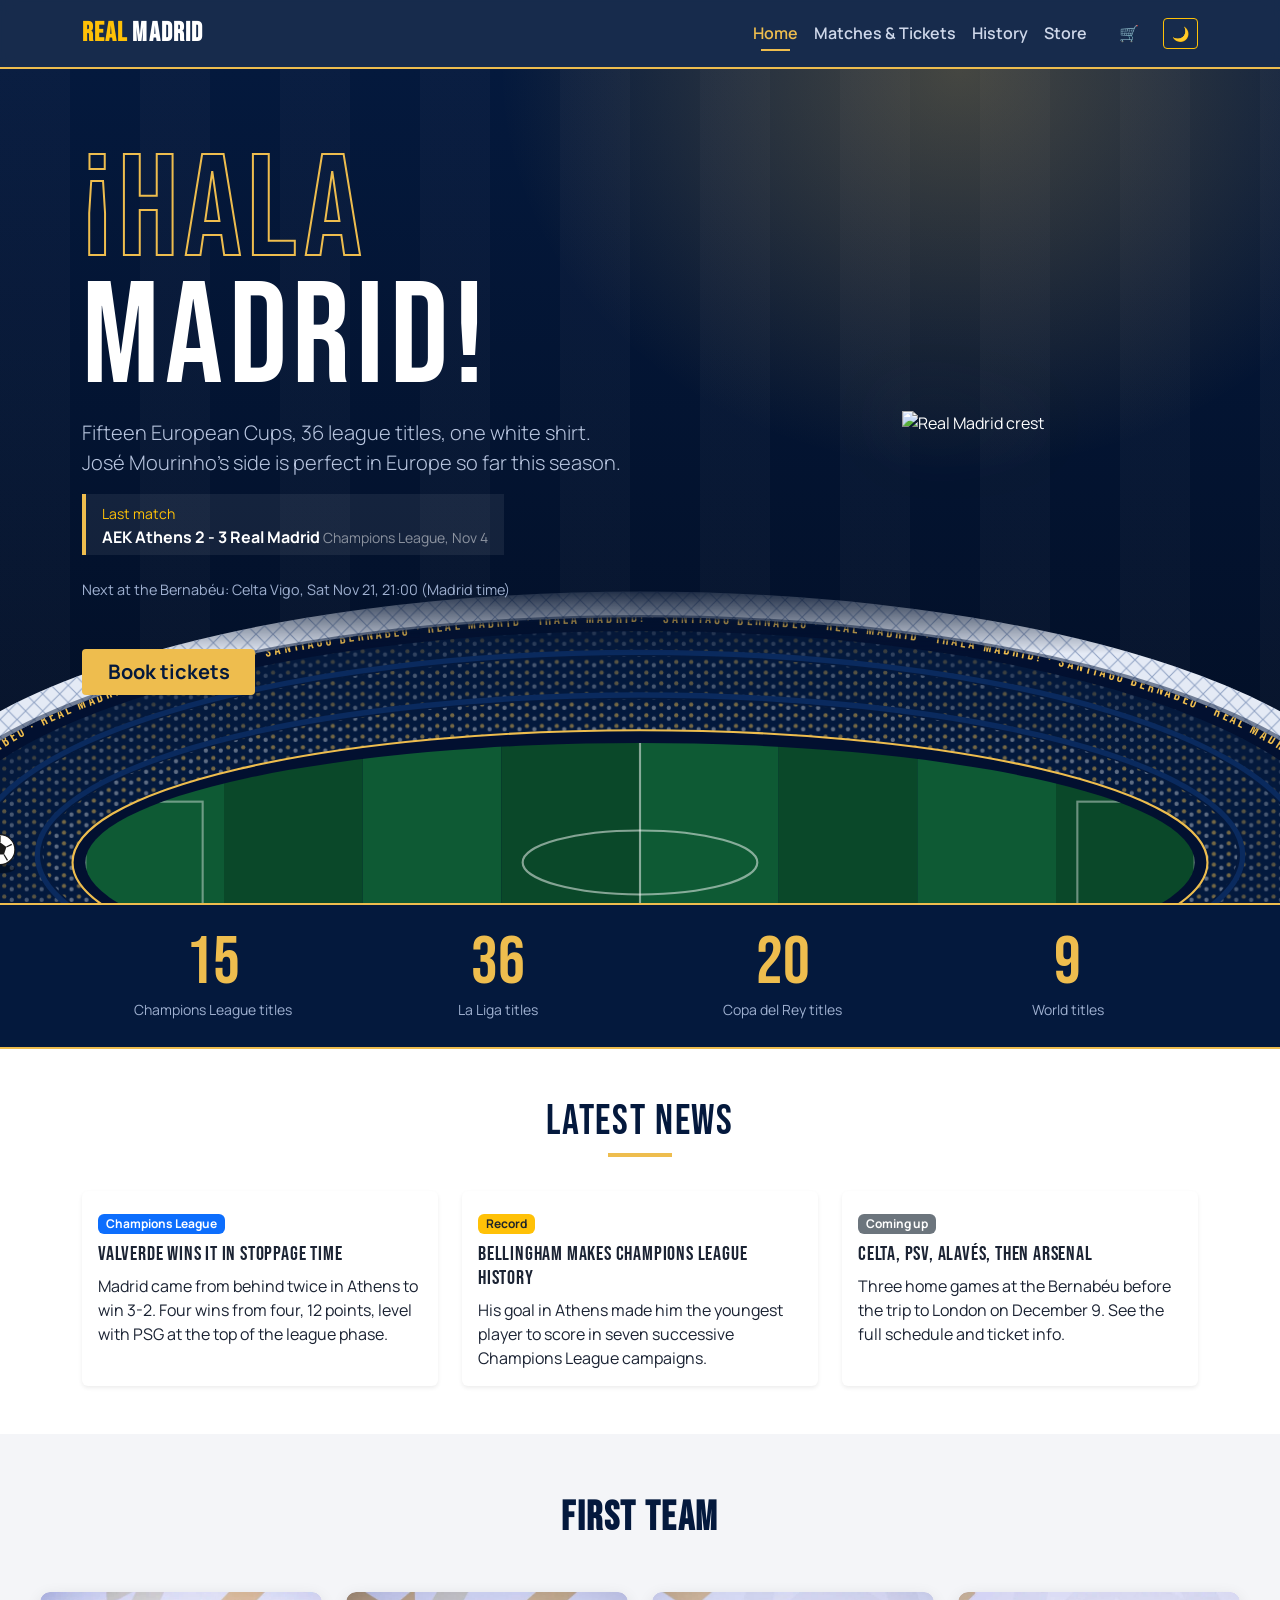
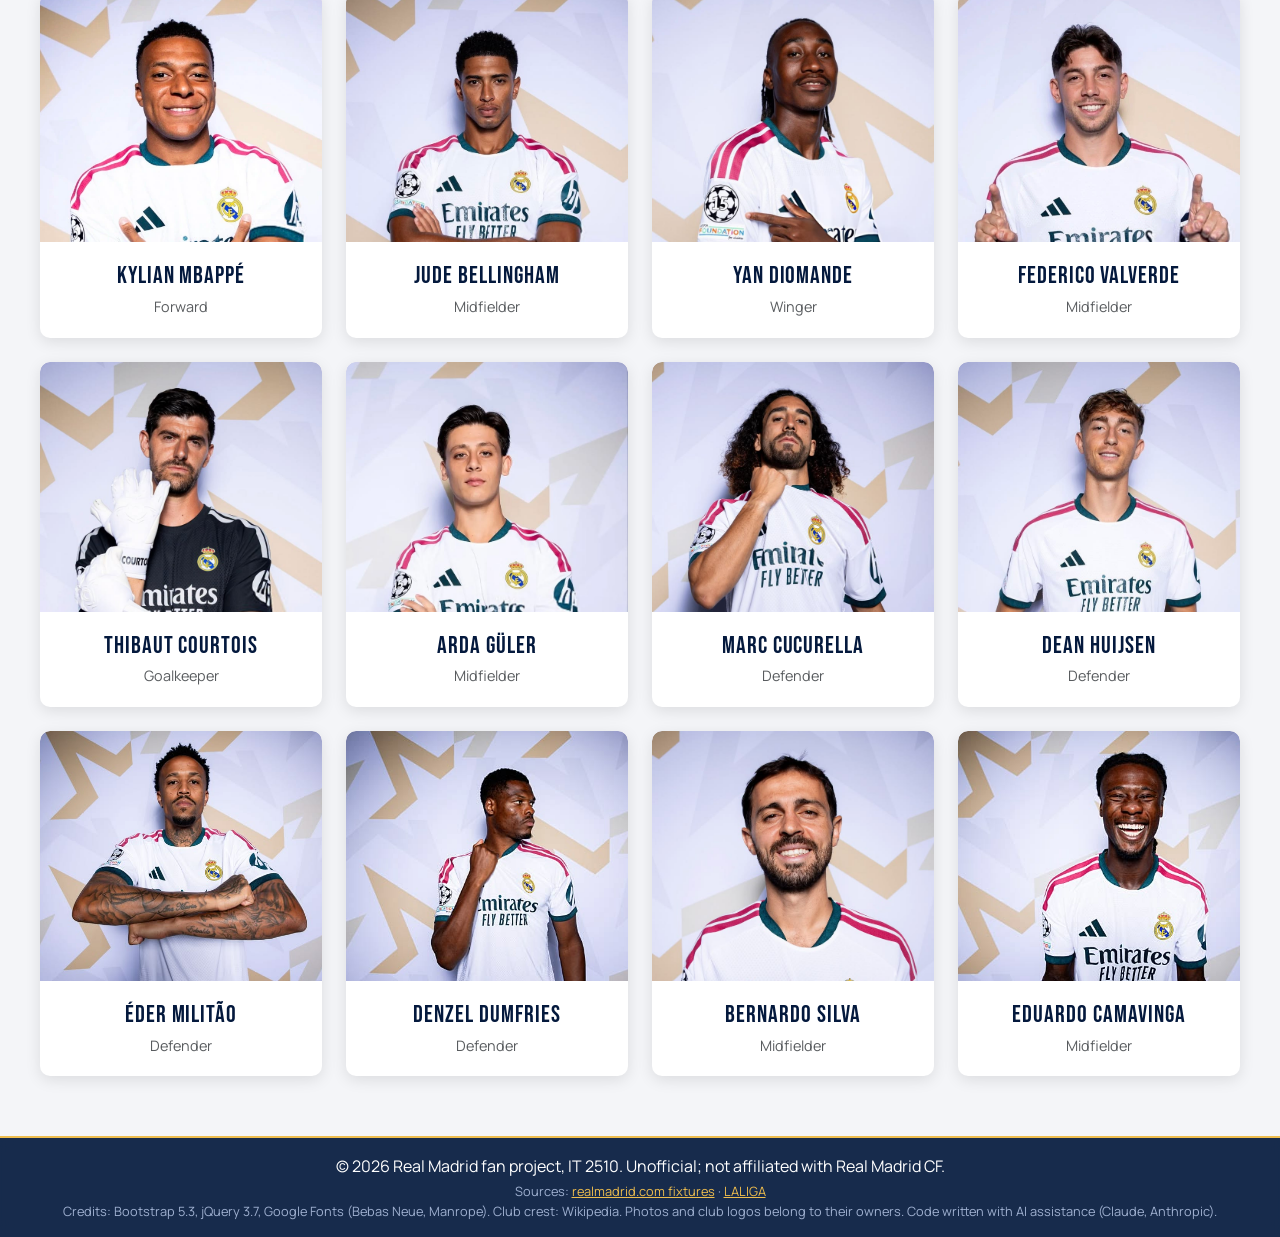
==== index.html @ 6d14be30 "Add files via upload" ====
<!DOCTYPE html>
<html lang="en">
<head>
    <meta charset="UTF-8">
    <meta name="viewport" content="width=device-width, initial-scale=1.0">
    <meta name="description" content="Real Madrid fan project: next match countdown, latest news and the first team.">
    <link rel="icon" href="data:image/svg+xml,%3Csvg xmlns='http://www.w3.org/2000/svg' viewBox='0 0 100 100'%3E%3Ccircle cx='50' cy='50' r='48' fill='%2304193d'/%3E%3Ctext x='50' y='67' font-size='54' text-anchor='middle' fill='%23eebd4e' font-family='Arial' font-weight='bold'%3ER%3C/text%3E%3C/svg%3E">
    <script>
    // Apply the saved theme before the page is painted (no white flash)
    try { document.documentElement.setAttribute('data-bs-theme', localStorage.getItem('rmTheme') === 'dark' ? 'dark' : 'light'); } catch (e) {}
    </script>
    <title>Home - Real Madrid</title>
    <link href="https://cdn.jsdelivr.net/npm/bootstrap@5.3.2/dist/css/bootstrap.min.css" rel="stylesheet">
    <link href="https://fonts.googleapis.com/css2?family=Bebas+Neue&family=Manrope:wght@400;600;800&display=swap" rel="stylesheet">
    <link rel="stylesheet" href="css/style.css">
    <link rel="stylesheet" href="css/theme.css">
</head>
<body>
    <header>
    <nav class="navbar navbar-expand-lg navbar-dark rm-navbar sticky-top">
        <div class="container">
            <a class="navbar-brand fw-bold text-uppercase" href="index.html">
                <span class="text-warning">Real</span> Madrid
            </a>
            <button class="navbar-toggler" type="button" data-bs-toggle="collapse" data-bs-target="#navbarNav" aria-controls="navbarNav" aria-expanded="false" aria-label="Toggle navigation">
                <span class="navbar-toggler-icon"></span>
            </button>
            <div class="collapse navbar-collapse" id="navbarNav">
                <ul class="navbar-nav ms-auto align-items-center">
                    <li class="nav-item"><a class="nav-link active" aria-current="page" href="index.html">Home</a></li>
                    <li class="nav-item"><a class="nav-link" href="matches.html">Matches &amp; Tickets</a></li>
                    <li class="nav-item"><a class="nav-link" href="history.html">History</a></li>
                    <li class="nav-item"><a class="nav-link" href="store.html">Store</a></li>
                    <li class="nav-item ms-lg-3 mt-2 mt-lg-0">
                        <a href="store.html" class="nav-link position-relative px-2 text-decoration-none" title="Shopping cart" aria-label="Shopping cart">
                            🛒
                            <span id="globalCartCount" class="position-absolute top-0 start-100 translate-middle badge rounded-pill bg-danger" style="font-size: 0.65rem; display: none;">0</span>
                        </a>
                    </li>
                    <li class="nav-item ms-lg-3 mt-2 mt-lg-0">
                        <button id="themeToggle" class="btn btn-outline-warning btn-sm" aria-label="Switch to dark mode" aria-pressed="false">
                            <span id="themeIcon" aria-hidden="true">🌙</span>
                        </button>
                    </li>
                </ul>
            </div>
        </div>
    </nav>
    </header>

<main class="content-wrapper">
        <section id="hero" class="hero-night">
            <div class="stadium-photo" aria-hidden="true"></div>
            <div class="stadium" aria-hidden="true"><svg viewBox="0 0 1200 300" preserveAspectRatio="xMidYMax slice"><defs><pattern id="crowd" width="14" height="10" patternUnits="userSpaceOnUse"><circle cx="4" cy="4" r="2" fill="#eebd4e" opacity=".6"/><circle cx="11" cy="7" r="2" fill="#fff" opacity=".45"/></pattern><pattern id="truss" width="16" height="16" patternUnits="userSpaceOnUse"><path d="M0 0L16 16M16 0L0 16" stroke="#7d92b8" stroke-width="1"/></pattern><clipPath id="pitchClip"><ellipse cx="600" cy="262" rx="520" ry="112"/></clipPath><path id="ledPath" d="M-72 255A672 218 0 0 1 1272 255"/></defs><ellipse cx="600" cy="255" rx="700" ry="235" fill="#04193d"/><g class="crowd"><ellipse cx="600" cy="255" rx="690" ry="226" fill="url(#crowd)"/></g><ellipse cx="600" cy="255" rx="690" ry="226" fill="#04193d" opacity=".6"/><ellipse cx="600" cy="255" rx="625" ry="190" fill="#04193d" stroke="#0a2a5e" stroke-width="5"/><g class="crowd"><ellipse cx="600" cy="255" rx="620" ry="186" fill="url(#crowd)"/></g><ellipse cx="600" cy="255" rx="620" ry="186" fill="#04193d" opacity=".4"/><ellipse cx="600" cy="255" rx="565" ry="150" fill="#04193d" stroke="#0a2a5e" stroke-width="5"/><g class="crowd"><ellipse cx="600" cy="255" rx="560" ry="146" fill="url(#crowd)"/></g><ellipse cx="600" cy="255" rx="560" ry="146" fill="#04193d" opacity=".2"/><ellipse cx="600" cy="262" rx="532" ry="124" fill="#021030" stroke="#eebd4e" stroke-width="2"/><g clip-path="url(#pitchClip)"><rect x="80" y="140" width="130" height="170" fill="#0e5a34"/><rect x="210" y="140" width="130" height="170" fill="#0a4829"/><rect x="340" y="140" width="130" height="170" fill="#0e5a34"/><rect x="470" y="140" width="130" height="170" fill="#0a4829"/><rect x="600" y="140" width="130" height="170" fill="#0e5a34"/><rect x="730" y="140" width="130" height="170" fill="#0a4829"/><rect x="860" y="140" width="130" height="170" fill="#0e5a34"/><rect x="990" y="140" width="130" height="170" fill="#0a4829"/><line x1="600" y1="140" x2="600" y2="300" stroke="#fff" stroke-opacity=".5" stroke-width="2"/><ellipse cx="600" cy="262" rx="110" ry="30" fill="none" stroke="#fff" stroke-opacity=".5" stroke-width="2"/><rect x="80" y="205" width="110" height="110" fill="none" stroke="#fff" stroke-opacity=".4" stroke-width="2"/><rect x="1010" y="205" width="110" height="110" fill="none" stroke="#fff" stroke-opacity=".4" stroke-width="2"/></g><ellipse cx="600" cy="255" rx="672" ry="218" fill="none" stroke="#021030" stroke-width="16"/><text class="led" font-size="14" fill="#eebd4e" font-family="Bebas Neue,sans-serif" letter-spacing="3"><textPath href="#ledPath" startOffset="20">SANTIAGO BERNABÉU · REAL MADRID · ¡HALA MADRID! · SANTIAGO BERNABÉU · REAL MADRID · ¡HALA MADRID! · SANTIAGO BERNABÉU · REAL MADRID · ¡HALA MADRID! · SANTIAGO BERNABÉU · REAL MADRID · ¡HALA MADRID! · </textPath></text><ellipse cx="600" cy="255" rx="700" ry="235" fill="none" stroke="#e4eaf5" stroke-width="24"/><ellipse cx="600" cy="255" rx="700" ry="235" fill="none" stroke="url(#truss)" stroke-width="24" opacity=".8"/><ellipse cx="600" cy="255" rx="688" ry="223" fill="none" stroke="#04193d" stroke-opacity=".5" stroke-width="4"/><g class="ball-run"><ellipse class="ball-shadow" cx="0" cy="268" rx="14" ry="4" fill="#000" opacity=".35"/><g class="ball-bounce"><g class="ball-spin"><circle cx="0" cy="250" r="14" fill="#fff" stroke="#1a1a1a" stroke-width="1.2"/><polygon points="0,243 6,247.5 3.7,254.5 -3.7,254.5 -6,247.5" fill="#1a1a1a"/><path d="M0 243V237M6 247.5L11 245M3.7 254.5L7 260M-3.7 254.5L-7 260M-6 247.5L-11 245" stroke="#1a1a1a" stroke-width="1.2"/></g></g></g></svg></div>
            <div class="container">
                <div class="row align-items-center">
                    <div class="col-12 col-md-7 text-center text-md-start">
                        <h1 class="hero-title">¡Hala<span>Madrid!</span></h1>
                        <p class="lead mt-3">Fifteen European Cups, 36 league titles, one white shirt. José Mourinho’s side is perfect in Europe so far this season.</p>
                        <div class="last-match"><small class="text-warning">Last match</small><br><strong>AEK Athens 2 - 3 Real Madrid</strong> <small class="text-white-50">Champions League, Nov 4</small></div>
                        <p class="next-label">Next at the Bernabéu: Celta Vigo, Sat Nov 21, 21:00 (Madrid time)</p>
                        <div class="countdown" data-countdown="2026-11-21T21:00:00+01:00" aria-live="off"></div>
                        <a href="matches.html" class="btn btn-warning btn-lg">Book tickets</a>
                    </div>
                    <div class="col-md-5 d-none d-md-block text-center">
                        <img src="https://upload.wikimedia.org/wikipedia/ru/thumb/8/8a/FC_Real_Madrid_Logo.svg/500px-FC_Real_Madrid_Logo.svg.png" alt="Real Madrid crest" class="img-fluid crest" style="max-height:340px">
                    </div>
                </div>
            </div>
        </section>

        <section class="stats-strip"><div class="container"><h2 class="visually-hidden">The club in numbers</h2><div class="row row-cols-2 row-cols-md-4">
            <div class="col stat"><b data-count="15">15</b><small>Champions League titles</small></div>
            <div class="col stat"><b data-count="36">36</b><small>La Liga titles</small></div>
            <div class="col stat"><b data-count="20">20</b><small>Copa del Rey titles</small></div>
            <div class="col stat"><b data-count="9">9</b><small>World titles</small></div>
        </div></div></section>

        <section id="news" class="bg-light py-5">
            <div class="container">
                <h2 class="text-center mb-4 rm-title">Latest News</h2>
                <div class="row g-4">
                    <div class="col-12 col-md-6 col-lg-4"><div class="card h-100 shadow-sm border-0 store-card"><div class="card-body">
                        <span class="badge bg-primary mb-2">Champions League</span><h3 class="h5 card-title">Valverde wins it in stoppage time</h3>
                        <p class="card-text">Madrid came from behind twice in Athens to win 3-2. Four wins from four, 12 points, level with PSG at the top of the league phase.</p></div></div></div>
                    <div class="col-12 col-md-6 col-lg-4"><div class="card h-100 shadow-sm border-0 store-card"><div class="card-body">
                        <span class="badge bg-warning text-dark mb-2">Record</span><h3 class="h5 card-title">Bellingham makes Champions League history</h3>
                        <p class="card-text">His goal in Athens made him the youngest player to score in seven successive Champions League campaigns.</p></div></div></div>
                    <div class="col-12 col-md-6 col-lg-4"><div class="card h-100 shadow-sm border-0 store-card"><div class="card-body">
                        <span class="badge bg-secondary mb-2">Coming up</span><h3 class="h5 card-title">Celta, PSV, Alavés, then Arsenal</h3>
                        <p class="card-text">Three home games at the Bernabéu before the trip to London on December 9. See the full schedule and ticket info.</p></div></div></div>
                </div>
            </div>
        </section>

        <section id="squad" class="custom-squad-section">
            <div class="custom-container">
                <h2 class="custom-heading">First Team</h2>
                <div class="custom-grid">
<div class="player-card" tabindex="0"><div class="player-photo"><span class="shirt-no" aria-hidden="true">10</span><img src="images/players/mbappe.jpg" alt="Kylian Mbappé" loading="lazy" data-fallback></div>
                        <div class="player-info"><h3 class="player-name">Kylian Mbappé</h3><p class="player-role">Forward</p></div>
                        <div class="player-stats"><p class="px-3 text-center">Equalised in Athens on Nov 4</p></div></div>
<div class="player-card" tabindex="0"><div class="player-photo"><span class="shirt-no" aria-hidden="true">5</span><img src="images/players/bellingham.jpg" alt="Jude Bellingham" loading="lazy" data-fallback></div>
                        <div class="player-info"><h3 class="player-name">Jude Bellingham</h3><p class="player-role">Midfielder</p></div>
                        <div class="player-stats"><p class="px-3 text-center">Youngest to score in 7 straight UCL seasons</p></div></div>
<div class="player-card" tabindex="0"><div class="player-photo"><span class="shirt-no" aria-hidden="true">YD</span><img src="images/players/diomande.jpg" alt="Yan Diomande" loading="lazy" data-fallback></div>
                        <div class="player-info"><h3 class="player-name">Yan Diomande</h3><p class="player-role">Winger</p></div>
                        <div class="player-stats"><p class="px-3 text-center">Summer 2026 signing from RB Leipzig</p></div></div>
<div class="player-card" tabindex="0"><div class="player-photo"><span class="shirt-no" aria-hidden="true">8</span><img src="images/players/valverde.jpg" alt="Federico Valverde" loading="lazy" data-fallback></div>
                        <div class="player-info"><h3 class="player-name">Federico Valverde</h3><p class="player-role">Midfielder</p></div>
                        <div class="player-stats"><p class="px-3 text-center">92nd-minute winner at AEK Athens</p></div></div>
<div class="player-card" tabindex="0"><div class="player-photo"><span class="shirt-no" aria-hidden="true">1</span><img src="images/players/courtois.jpg" alt="Thibaut Courtois" loading="lazy" data-fallback></div>
                        <div class="player-info"><h3 class="player-name">Thibaut Courtois</h3><p class="player-role">Goalkeeper</p></div>
                        <div class="player-stats"><p class="px-3 text-center">The wall of the Bernabéu</p></div></div>
<div class="player-card" tabindex="0"><div class="player-photo"><span class="shirt-no" aria-hidden="true">15</span><img src="images/players/guler.jpg" alt="Arda Güler" loading="lazy" data-fallback></div>
                        <div class="player-info"><h3 class="player-name">Arda Güler</h3><p class="player-role">Midfielder</p></div>
                        <div class="player-stats"><p class="px-3 text-center">Our young magician</p></div></div>
<div class="player-card" tabindex="0"><div class="player-photo"><span class="shirt-no" aria-hidden="true">17</span><img src="images/players/cucurella.jpg" alt="Marc Cucurella" loading="lazy" data-fallback></div>
                        <div class="player-info"><h3 class="player-name">Marc Cucurella</h3><p class="player-role">Defender</p></div>
                        <div class="player-stats"><p class="px-3 text-center">Our tireless engine</p></div></div>
<div class="player-card" tabindex="0"><div class="player-photo"><span class="shirt-no" aria-hidden="true">4</span><img src="images/players/huijsen.jpg" alt="Dean Huijsen" loading="lazy" data-fallback></div>
                        <div class="player-info"><h3 class="player-name">Dean Huijsen</h3><p class="player-role">Defender</p></div>
                        <div class="player-stats"><p class="px-3 text-center">The defensive prodigy</p></div></div>
<div class="player-card" tabindex="0"><div class="player-photo"><span class="shirt-no" aria-hidden="true">3</span><img src="images/players/militao.jpg" alt="Éder Militão" loading="lazy" data-fallback></div>
                        <div class="player-info"><h3 class="player-name">Éder Militão</h3><p class="player-role">Defender</p></div>
                        <div class="player-stats"><p class="px-3 text-center">The aerial warrior</p></div></div>
<div class="player-card" tabindex="0"><div class="player-photo"><span class="shirt-no" aria-hidden="true">24</span><img src="images/players/dumfries.jpg" alt="Denzel Dumfries" loading="lazy" data-fallback></div>
                        <div class="player-info"><h3 class="player-name">Denzel Dumfries</h3><p class="player-role">Defender</p></div>
                        <div class="player-stats"><p class="px-3 text-center">The Flying Dutchman</p></div></div>
<div class="player-card" tabindex="0"><div class="player-photo"><span class="shirt-no" aria-hidden="true">20</span><img src="images/players/bernardo.jpg" alt="Bernardo Silva" loading="lazy" data-fallback></div>
                        <div class="player-info"><h3 class="player-name">Bernardo Silva</h3><p class="player-role">Midfielder</p></div>
                        <div class="player-stats"><p class="px-3 text-center">The Pocket Magician</p></div></div>
<div class="player-card" tabindex="0"><div class="player-photo"><span class="shirt-no" aria-hidden="true">6</span><img src="images/players/camavinga.jpg" alt="Eduardo Camavinga" loading="lazy" data-fallback></div>
                        <div class="player-info"><h3 class="player-name">Eduardo Camavinga</h3><p class="player-role">Midfielder</p></div>
                        <div class="player-stats"><p class="px-3 text-center">The French Maestro</p></div></div>
                </div>
            </div>
        </section>
    </main>

    <footer class="rm-navbar text-white text-center py-3 mt-auto">
        <p class="mb-1">© 2026 Real Madrid fan project, IT 2510. Unofficial; not affiliated with Real Madrid CF.</p>
        <p class="src mb-0">Sources: <a href="https://www.realmadrid.com">realmadrid.com fixtures</a> · <a href="https://www.laliga.com">LALIGA</a></p>
        <p class="src mb-0">Credits: Bootstrap 5.3, jQuery 3.7, Google Fonts (Bebas Neue, Manrope). Club crest: Wikipedia. Photos and club logos belong to their owners. Code written with AI assistance (Claude, Anthropic).</p>
    </footer>

    <script src="https://code.jquery.com/jquery-3.7.1.min.js"></script>
    <script src="https://cdn.jsdelivr.net/npm/bootstrap@5.3.2/dist/js/bootstrap.bundle.min.js"></script>
    <script src="js/theme.js"></script>
    <script src="js/main.js"></script>
</body>
</html>
---- css/style.css ----
/* Club colors and theme variables */
:root {
    --rm-blue: #04193d;
    --rm-gold: #eebd4e;
    --rm-white: #ffffff;

    /* Light theme */
    --bg-color: #f4f5f8;
    --text-color: #1b2333;
    --card-bg: #ffffff;
    --card-border: #e3e6ee;
    --title: #04193d;
}

/* Dark theme (set on <html> together with Bootstrap's data-bs-theme) */
:root[data-bs-theme="dark"] {
    --bg-color: #121212;
    --text-color: #e4eaf5;
    --card-bg: #1e1e1e;
    --card-border: #333333;
    --title: #eebd4e;
}

/* Apply the variables to the main elements */
body {
    background-color: var(--bg-color);
    color: var(--text-color);
    transition: background-color 0.3s, color 0.3s;
    font-family: 'Segoe UI', Tahoma, Geneva, Verdana, sans-serif;
    display: flex;
    flex-direction: column;
    min-height: 100vh;
}

/* Cards, sections and forms follow the theme too */
.card, .fact-box, .era-section, #ticketForm, .bg-light, .bg-white {
    background-color: var(--card-bg) !important;
    border-color: var(--card-border) !important;
    color: var(--text-color) !important;
}

main, .content-wrapper {
    flex: 1;
}

/* Bootstrap components in club colors */
.rm-navbar {
    background-color: var(--rm-blue);
}

.rm-title {
    color: var(--title);
    font-weight: 700;
    text-transform: uppercase;
}

.btn-warning {
    background-color: var(--rm-gold);
    border: none;
}
.btn-warning:hover {
    background-color: #d1a33a;
}

/* First team section */
.custom-squad-section {
    padding: 60px 20px;
    background-color: var(--bg-color);
}
.custom-container {
    max-width: 1200px;
    margin: 0 auto;
}
.custom-heading {
    text-align: center;
    font-size: 2rem;
    color: var(--title);
    margin-bottom: 30px;
    text-transform: uppercase;
    font-weight: bold;
}
.custom-grid {
    display: grid;
    grid-template-columns: 1fr;
    gap: 20px;
}
.player-card {
    background-color: var(--card-bg);
    border-radius: 10px;
    overflow: hidden;
    position: relative;
    box-shadow: 0 4px 15px rgba(0,0,0,0.1);
    transition: transform 0.3s ease;
    isolation: isolate; 
}
.player-info {
    padding: 20px;
    text-align: center;
}
.player-name {
    font-size: 1.2rem;
    margin: 0 0 5px 0;
    color: var(--title);
}
.player-role {
    color: var(--bs-secondary-color);
    margin: 0;
    font-size: 0.9rem;
}
.player-stats {
    position: absolute;
    top: 0;
    left: 0;
    width: 100%;
    height: 250px;
    background-color: rgba(4, 25, 61, 0.9);
    color: var(--rm-gold);
    display: flex;
    flex-direction: column;
    justify-content: center;
    align-items: center;
    opacity: 0;
    transition: opacity 0.3s ease;
}
.player-card:hover .player-stats {
    opacity: 1;
}
.player-photo {
    position: relative;
    height: 250px;
    background-color: #212529;
    display: flex;
    align-items: center;
    justify-content: center;
    overflow: hidden;
    border-top-left-radius: 10px; 
    border-top-right-radius: 10px;
}
.player-photo img {
    position: absolute;
    top: 0;
    left: 0;
    width: 100%;
    height: 100%;
    object-fit: cover;
    object-position: bottom center; 
}
@media (min-width: 768px) {
    .custom-grid { grid-template-columns: repeat(2, 1fr); gap: 30px; }
    .player-name { font-size: 1.5rem; }
}
@media (min-width: 1280px) {
    .custom-grid { grid-template-columns: repeat(3, 1fr); gap: 40px; }
    .custom-heading { font-size: 2.5rem; margin-bottom: 50px; }
}

.rm-table-header {
    background-color: var(--rm-blue);
    border-color: var(--title);
}
.form-label.fw-bold {
    color: var(--title);
}

/* JQuery Effects / Hover states */
.store-card {
    transition: transform 0.2s, box-shadow 0.2s;
}
.store-card:hover {
    transform: translateY(-5px);
    box-shadow: 0 10px 20px rgba(0,0,0,0.15) !important;
}
#backToTop {
    display: none;
    position: fixed;
    bottom: 20px;
    right: 20px;
    z-index: 99;
}

/* Image bounding box fixes for History page */
.era-img-wrapper {
    width: 100%;
    border-radius: 8px;
    overflow: hidden;
    margin-bottom: 1.2rem;
    box-shadow: 0 4px 10px rgba(0,0,0,0.08);
}

.era-img-wrapper img.era-photo {
    width: 100%;
    height: auto;
    max-height: 450px;
    object-fit: cover; 
    object-position: top center; /* Focuses on faces if cropped */
    display: block;
    background-color: transparent !important;
}

/* NEW FACT CARD (Replaces fact-box) */
.fact-card {
    position: relative;
    border-radius: 12px;
    overflow: hidden;
    min-height: 220px;
    display: flex;
    flex-direction: column;
    justify-content: flex-end;
    transition: transform 0.3s ease, box-shadow 0.3s ease;
    border-bottom: 4px solid var(--gold);
    background-color: var(--ink); /* Fallback if no image */
}

.fact-card:hover {
    transform: translateY(-5px);
    box-shadow: 0 10px 25px rgba(0,0,0,0.2);
}

.fact-card-bg {
    position: absolute;
    top: 0;
    left: 0;
    width: 100%;
    height: 100%;
    object-fit: cover;
    z-index: 0;
    background-color: var(--ink);
}

.fact-card-overlay {
    position: absolute;
    top: 0;
    left: 0;
    width: 100%;
    height: 100%;
    background: linear-gradient(to top, rgba(4, 25, 61, 0.95) 15%, rgba(4, 25, 61, 0.4) 60%, transparent 100%);
    z-index: 1;
}

.fact-card-content {
    position: relative;
    z-index: 2;
    padding: 20px;
}
---- css/theme.css ----
/* Bernabéu night theme — loaded after style.css */
:root{--ink:#04193d;--ink2:#0a2a5e;--gold:#eebd4e;--line:rgba(238,189,78,.35)}
body{font-family:'Manrope','Segoe UI',sans-serif;background:var(--bg-color, #f4f5f8);color:var(--text-color, #1b2333)}
h1,h2,h3,.display-4,.rm-title,.navbar-brand{font-family:'Bebas Neue','Oswald',Impact,sans-serif;letter-spacing:.04em;font-weight:400}
.rm-title{font-size:2.6rem;color:var(--title);text-transform:none;font-weight:400;position:relative;padding-bottom:.6rem}
.rm-title::after{content:"";display:block;width:64px;height:4px;background:var(--gold);margin:.4rem auto 0}
.navbar-brand{font-size:1.7rem}
.rm-navbar{background:rgba(4,25,61,.92)!important;backdrop-filter:blur(8px);border-bottom:2px solid var(--gold)}
.rm-navbar .nav-link{color:#cfd8ea;font-weight:600;padding:.5rem 1rem;position:relative}
.rm-navbar .nav-link.active,.rm-navbar .nav-link:hover{color:var(--gold)}
.rm-navbar .nav-link.active::after{content:"";position:absolute;left:1rem;right:1rem;bottom:2px;height:2px;background:var(--gold)}

/* Hero: stadium floodlights + pitch stripes */
.hero-night{position:relative;overflow:hidden;color:#fff;padding:5rem 0 4.5rem;
background:radial-gradient(ellipse 60% 80% at 75% 0%,rgba(238,189,78,.28),transparent 60%),
repeating-linear-gradient(90deg,rgba(255,255,255,.025) 0 70px,transparent 70px 140px),
linear-gradient(180deg,#04193d,#020d22)}
.hero-night::after{content:"";position:absolute;left:50%;bottom:-180px;width:360px;height:360px;margin-left:-180px;border:2px solid var(--line);border-radius:50%;pointer-events:none}
.hero-title{font-size:clamp(4rem,12vw,9rem);line-height:.88;margin:0;color:transparent;-webkit-text-stroke:2px var(--gold)}
.hero-title span{display:block;color:#fff;-webkit-text-stroke:0}
.hero-night .lead{color:#b9c6e0;max-width:34rem}
.crest{filter:drop-shadow(0 0 40px rgba(238,189,78,.45));animation:float 6s ease-in-out infinite}
@keyframes float{50%{transform:translateY(-12px)}}
.countdown{display:flex;gap:.75rem;margin:1.5rem 0}
.countdown div{min-width:78px;text-align:center;padding:.6rem .4rem;border:1px solid var(--line);border-radius:6px;background:rgba(255,255,255,.05)}
.countdown b{display:block;font:400 2.4rem/1 'Bebas Neue',sans-serif;color:var(--gold)}
.countdown small{color:#9fb0d0;font-size:.75rem}
.next-label{color:#9fb0d0;font-size:.9rem;margin:0}
.last-match{display:inline-block;border-left:4px solid var(--gold);padding:.4rem 1rem;background:rgba(255,255,255,.07);margin-bottom:1.5rem}
.btn-warning{color:#04193d!important;font-weight:700;border-radius:4px;padding-inline:1.6rem}
.btn-warning:hover{background:#fff!important}

/* Cards, tables, forms */
.store-card{border-radius:6px!important;border-top:3px solid transparent!important}
.store-card:hover{border-top-color:var(--gold)!important}
.rm-table-header th{font-family:'Bebas Neue',sans-serif;font-weight:400;letter-spacing:.06em;font-size:1.15rem}
.form-control:focus,.form-select:focus{border-color:var(--gold);box-shadow:0 0 0 .2rem rgba(238,189,78,.3)}
.era-section{border-left:4px solid var(--gold)!important;background:var(--card-bg)!important}
.carousel-inner{background:linear-gradient(135deg,#04193d,#0a2a5e)!important}
.player-name{font-family:'Bebas Neue',sans-serif;letter-spacing:.04em;font-weight:400}
footer.rm-navbar{border-top:2px solid var(--gold);border-bottom:0}
.cart-bounce{animation:pop .35s}
@keyframes pop{50%{transform:scale(1.04)}}
a:focus-visible,button:focus-visible{outline:3px solid var(--gold);outline-offset:2px}
@media (prefers-reduced-motion:reduce){*{animation:none!important;transition:none!important}}

/* Real-data additions */
.shirt-no{position:absolute;inset:0;display:flex;align-items:center;justify-content:center;font:400 9rem/1 'Bebas Neue',sans-serif;color:transparent;-webkit-text-stroke:2px var(--gold);background:linear-gradient(160deg,#0a2a5e,#04193d)}
.custom-grid{grid-template-columns:repeat(auto-fit,minmax(230px,1fr))!important;gap:24px!important}
.player-info .small{color:var(--bs-secondary-color)}
.badge-home{background:var(--ink);color:var(--gold)}
.badge-away{background:#e9ecf2;color:#333}
.src{font-size:.8rem;color:#9fb0d0}.src a{color:var(--gold)}
.fact-box{border-left:4px solid var(--gold);background:var(--card-bg);padding:1rem 1.25rem}
.stat-big{font:400 4.5rem/1 'Bebas Neue',sans-serif;color:var(--gold)}

.player-stats{height:250px;z-index:2}
.product-img{position:relative;height:210px;display:flex;align-items:center;justify-content:center;font-size:5rem;border:1px solid var(--card-border);border-radius:6px;overflow:hidden}
.product-img img{position:absolute;inset:0;width:100%;height:100%;object-fit:contain;padding:8px;background:inherit}

/* Wow layer */
.hero-title{animation:rise .9s cubic-bezier(.2,.8,.2,1) both}
.hero-title span{animation:rise .9s .15s cubic-bezier(.2,.8,.2,1) both}
.hero-night .lead,.hero-night .last-match{animation:rise .8s .35s both}
.hero-night .countdown,.hero-night .next-label,.hero-night .btn{animation:rise .8s .5s both}
@keyframes rise{from{opacity:0;transform:translateY(36px)}}
.stats-strip{background:var(--ink);border-top:2px solid var(--gold);border-bottom:2px solid var(--gold);color:#fff}
.stats-strip .stat{padding:1.6rem 1rem;text-align:center}
.stats-strip .stat b{font:400 4.2rem/1 'Bebas Neue',sans-serif;color:var(--gold);display:block}
.stats-strip small{color:#9fb0d0}
.player-card{transition:transform .3s,box-shadow .3s}
.player-card:hover{transform:translateY(-8px);box-shadow:0 14px 30px rgba(4,25,61,.35),0 0 0 2px var(--gold)}
.filter-btn{border:1px solid var(--title);background:var(--card-bg);color:var(--title);font-weight:700;border-radius:999px;padding:.35rem 1.1rem;margin:0 .2rem .5rem}
.filter-btn.active,.filter-btn:hover{background:var(--ink);color:var(--gold)}
#matchInfo{display:none;border-left:4px solid var(--gold);background:var(--bg-color);padding:.6rem .9rem;margin-top:.6rem;font-size:.9rem}
.rm-toast{display:none;position:fixed;left:20px;bottom:20px;z-index:100;background:var(--ink);color:#fff;border-left:4px solid var(--gold);padding:.8rem 1.2rem;border-radius:4px;box-shadow:0 8px 24px rgba(0,0,0,.3)}

/* Stadium scene */
.hero-night{padding-bottom:13rem}
.hero-night::after{display:none}
.hero-night>.container{position:relative;z-index:2}
.stadium{position:absolute;left:0;right:0;bottom:0;z-index:1;line-height:0}
.stadium svg{width:100%;height:auto;min-height:150px;display:block}
.crowd{animation:twinkle 3s ease-in-out infinite alternate}
@keyframes twinkle{from{opacity:.45}to{opacity:1}}
.ball-bounce{animation:bounce .9s infinite}
@keyframes bounce{0%,100%{transform:translateY(0);animation-timing-function:cubic-bezier(.2,.6,.4,1)}50%{transform:translateY(-48px);animation-timing-function:cubic-bezier(.6,0,.8,.4)}}
.ball-shadow{animation:shade .9s infinite;transform-origin:0 268px}
@keyframes shade{0%,100%{transform:scale(1)}50%{transform:scale(.55)}}
.ball-spin{animation:spin 1s linear infinite;transform-origin:0 250px}
@keyframes spin{to{transform:rotate(360deg)}}
@media (prefers-reduced-motion:reduce){.ball-run{transform:translateX(600px)}}
/* Opponent logos */
.club{display:inline-flex;align-items:center;gap:.7rem;font-weight:700}
.club-logo{position:relative;width:42px;height:42px;flex:none}
.club-logo span{position:absolute;inset:0;border-radius:50%;display:flex;align-items:center;justify-content:center;font:400 1rem 'Bebas Neue',sans-serif;letter-spacing:.04em;color:#fff}
.club-logo img{position:absolute;inset:0;width:100%;height:100%;object-fit:contain;background:#fff;border-radius:50%;padding:3px}

/* Bernabéu details */
.stadium-photo{position:absolute;inset:0;z-index:0;opacity:0;transition:opacity 1s;
background:linear-gradient(180deg,rgba(2,13,34,.88),rgba(2,13,34,.5) 55%,rgba(2,13,34,.9)),url('../images/bernabeu.jpg') center/cover}
.has-photo .stadium-photo{opacity:1}
.era-photo,
.product-img img,
.club-logo img{object-fit:contain !important}

.era-photo{height:auto !important;max-height:440px;background:#04193d}
.product-img img{background:#fff}
.club-logo img{background:#fff}
/* Round bowl */
.stadium svg{-webkit-mask-image:linear-gradient(to bottom,transparent 0,#000 22%);mask-image:linear-gradient(to bottom,transparent 0,#000 22%)}
.led{animation:ledglow 1.6s ease-in-out infinite alternate}
@keyframes ledglow{from{opacity:.55}to{opacity:1}}
.ball-run{animation:run2 9s linear infinite}
@keyframes run2{0%{transform:translateX(130px);opacity:0}8%{opacity:1}92%{opacity:1}100%{transform:translateX(1070px);opacity:0}}
/* Light background matching the studio photos (no dark-blue bars) */
.player-photo,
.player-photo .shirt-no {
    background: #dcd8e8 !important;
}

/* Align to the head (top) so faces are not cropped */
.player-photo img {
    width: 100% !important;
    height: 100% !important;
    object-fit: cover !important;
    object-position: center top !important;
    transform: none !important;
}

/* ---------- Final fixes: accessibility, dark mode, small screens ---------- */
.countdown{flex-wrap:wrap}
.countdown .match-day{min-width:0;font:400 1.8rem 'Bebas Neue',sans-serif;color:var(--gold);padding:.5rem 1rem}
.rm-table-header th{background-color:var(--ink);color:#fff;--bs-table-bg:var(--ink)}

/* Era accordion buttons */
.era-toggle{background:none;border:0;padding:0;font:inherit;color:inherit;text-align:left;cursor:pointer}
.era-toggle:hover{text-decoration:underline;text-decoration-color:var(--gold);text-underline-offset:6px}

/* Player stats are also shown on keyboard focus */
.player-card:focus-visible{outline:3px solid var(--gold);outline-offset:2px}
.player-card:focus .player-stats,.player-card:focus-within .player-stats{opacity:1}

/* Button hover */
.btn:not(:disabled):hover{transform:translateY(-1px);box-shadow:0 4px 10px rgba(0,0,0,.18)}
.btn{transition:transform .15s,box-shadow .15s,background-color .15s}

/* Dark mode: Bootstrap dark buttons would be invisible on dark cards */
:root[data-bs-theme="dark"] .btn-outline-dark{--bs-btn-color:#e4eaf5;--bs-btn-border-color:#e4eaf5;--bs-btn-hover-bg:#e4eaf5;--bs-btn-hover-color:#04193d;--bs-btn-hover-border-color:#e4eaf5;--bs-btn-active-bg:#e4eaf5;--bs-btn-active-color:#04193d}
:root[data-bs-theme="dark"] .btn-dark{--bs-btn-bg:#e4eaf5;--bs-btn-border-color:#e4eaf5;--bs-btn-color:#04193d;--bs-btn-hover-bg:#fff;--bs-btn-hover-color:#04193d;--bs-btn-hover-border-color:#fff;--bs-btn-disabled-bg:#3a3f4b;--bs-btn-disabled-border-color:#3a3f4b;--bs-btn-disabled-color:#8892a6}
:root[data-bs-theme="dark"] .badge-away{background:#2d3340;color:#e4eaf5}

/* Trophy carousel: the photo fills the whole slide, text sits on top */
.trophy-slide{position:relative;background-size:cover;background-position:center;background-repeat:no-repeat}
.trophy-slide::before{content:"";position:absolute;inset:0;background:linear-gradient(to top,rgba(4,25,61,.92),rgba(4,25,61,.55) 55%,rgba(4,25,61,.45))}
.trophy-content{position:relative;z-index:1;min-height:420px;padding:3rem 4rem;display:flex;flex-direction:column;justify-content:center;align-items:center}
@media (max-width:575.98px){.trophy-content{padding:3rem 3rem;min-height:380px}}
/* Bootstrap dark theme turns the carousel arrows black; keep them white */
.carousel-control-prev-icon,.carousel-control-next-icon{filter:none !important}
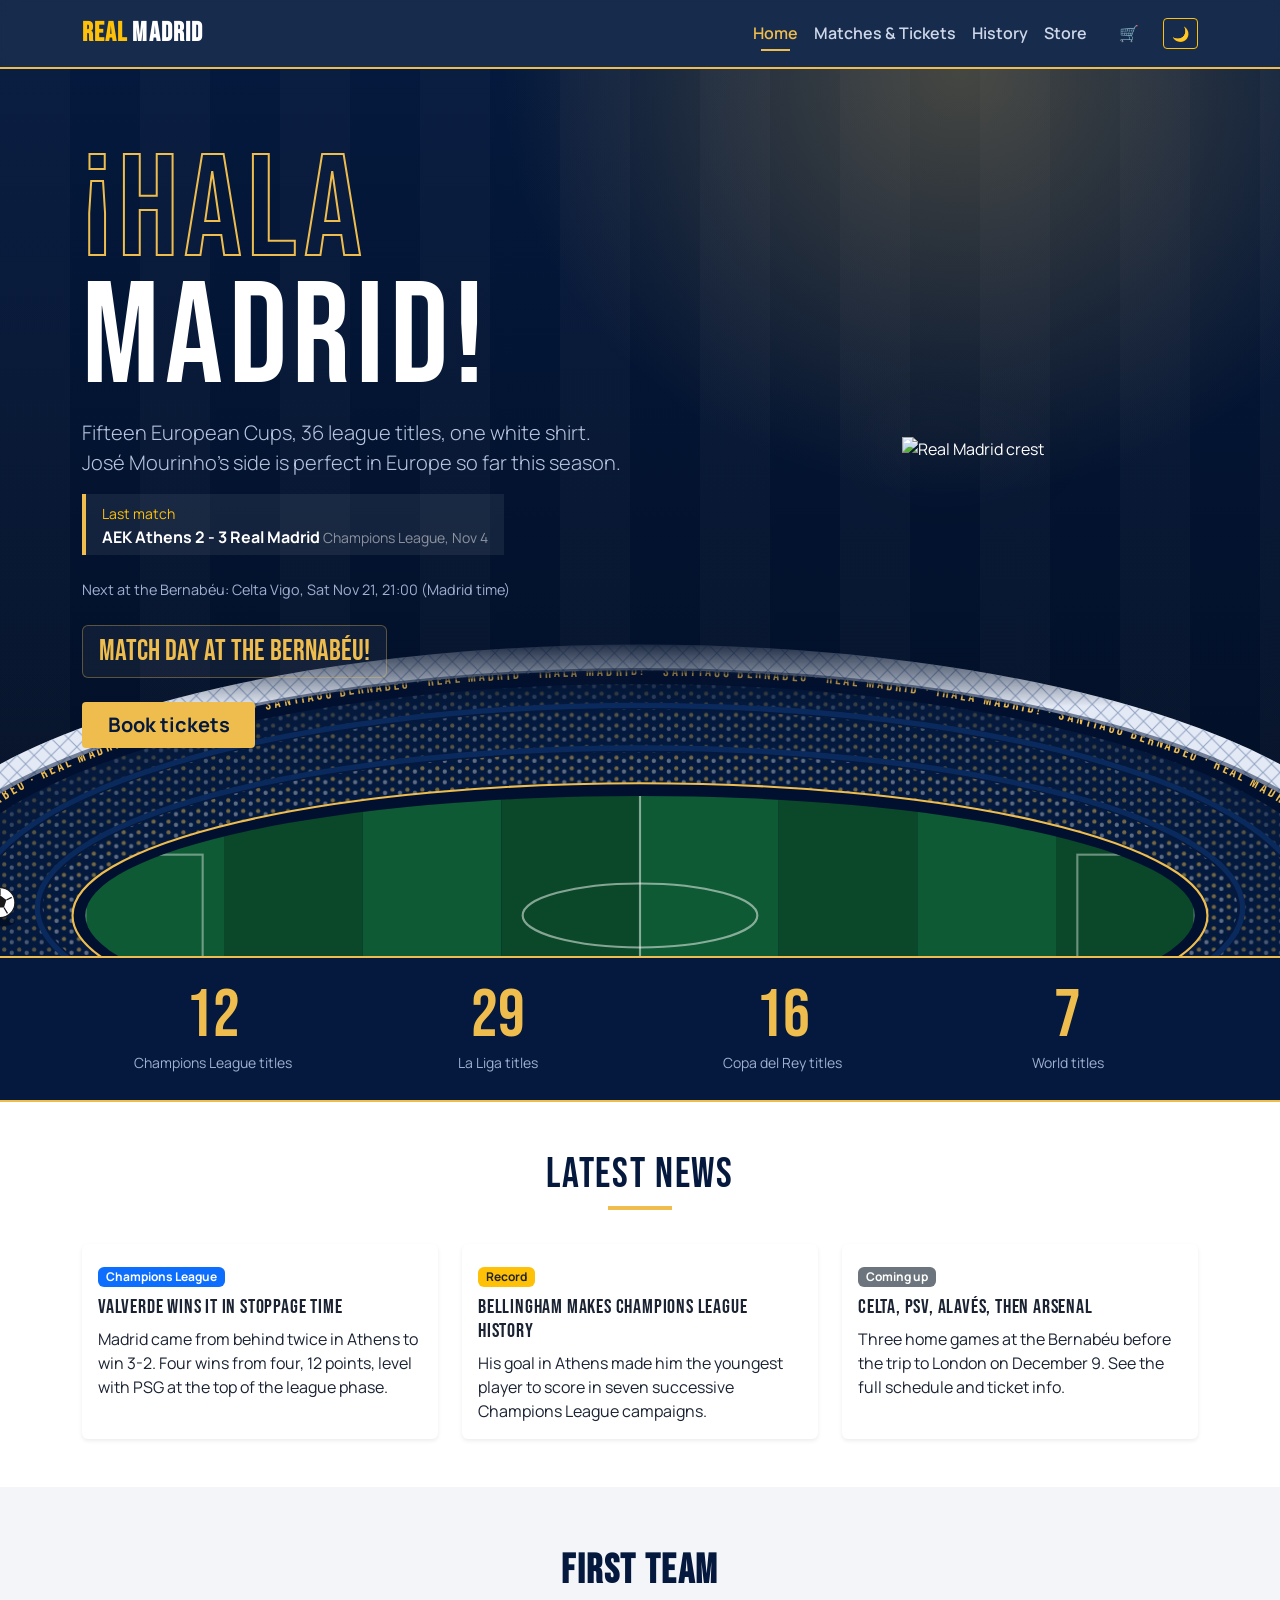
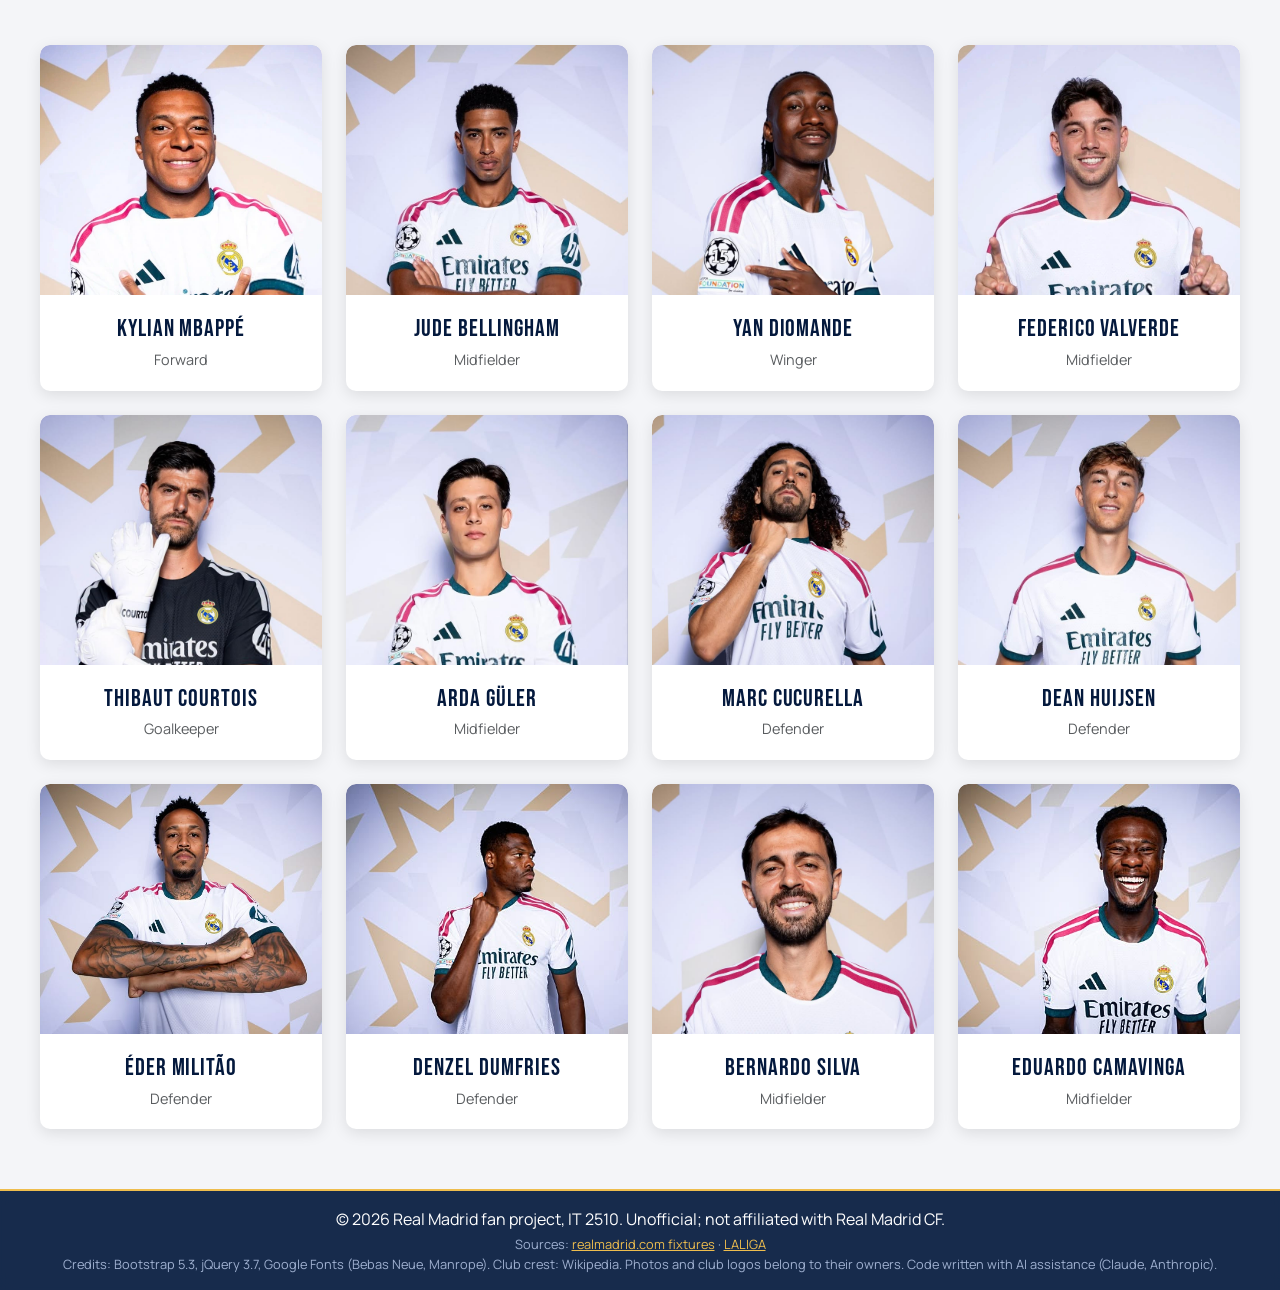
==== commit 85c1401e: "Update index.html" ====
--- a/index.html
+++ b/index.html
@@ -146,7 +146,7 @@
 
     <script src="https://code.jquery.com/jquery-3.7.1.min.js"></script>
     <script src="https://cdn.jsdelivr.net/npm/bootstrap@5.3.2/dist/js/bootstrap.bundle.min.js"></script>
-    <script src="js/theme.js"></script>
-    <script src="js/main.js"></script>
+    <script src="theme.js"></script>
+    <script src="main.js"></script>
 </body>
-</html>+</html>
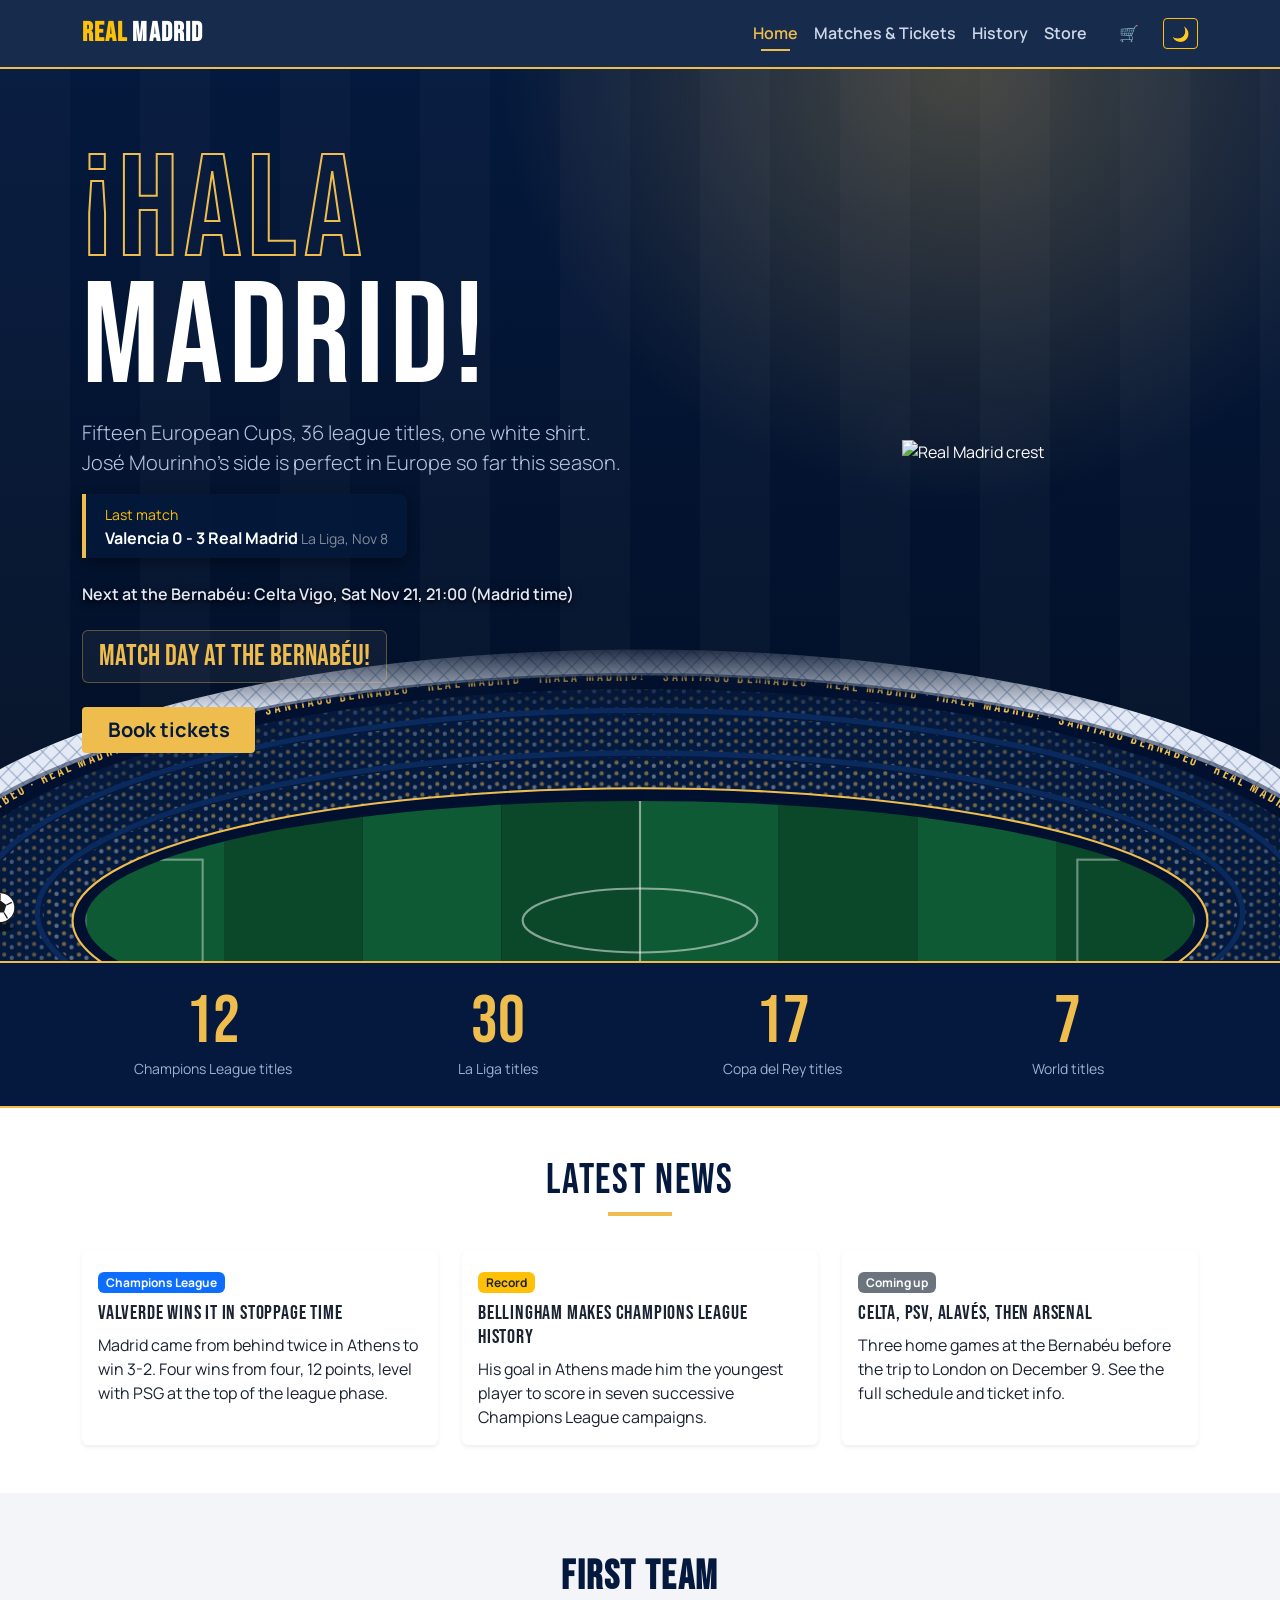
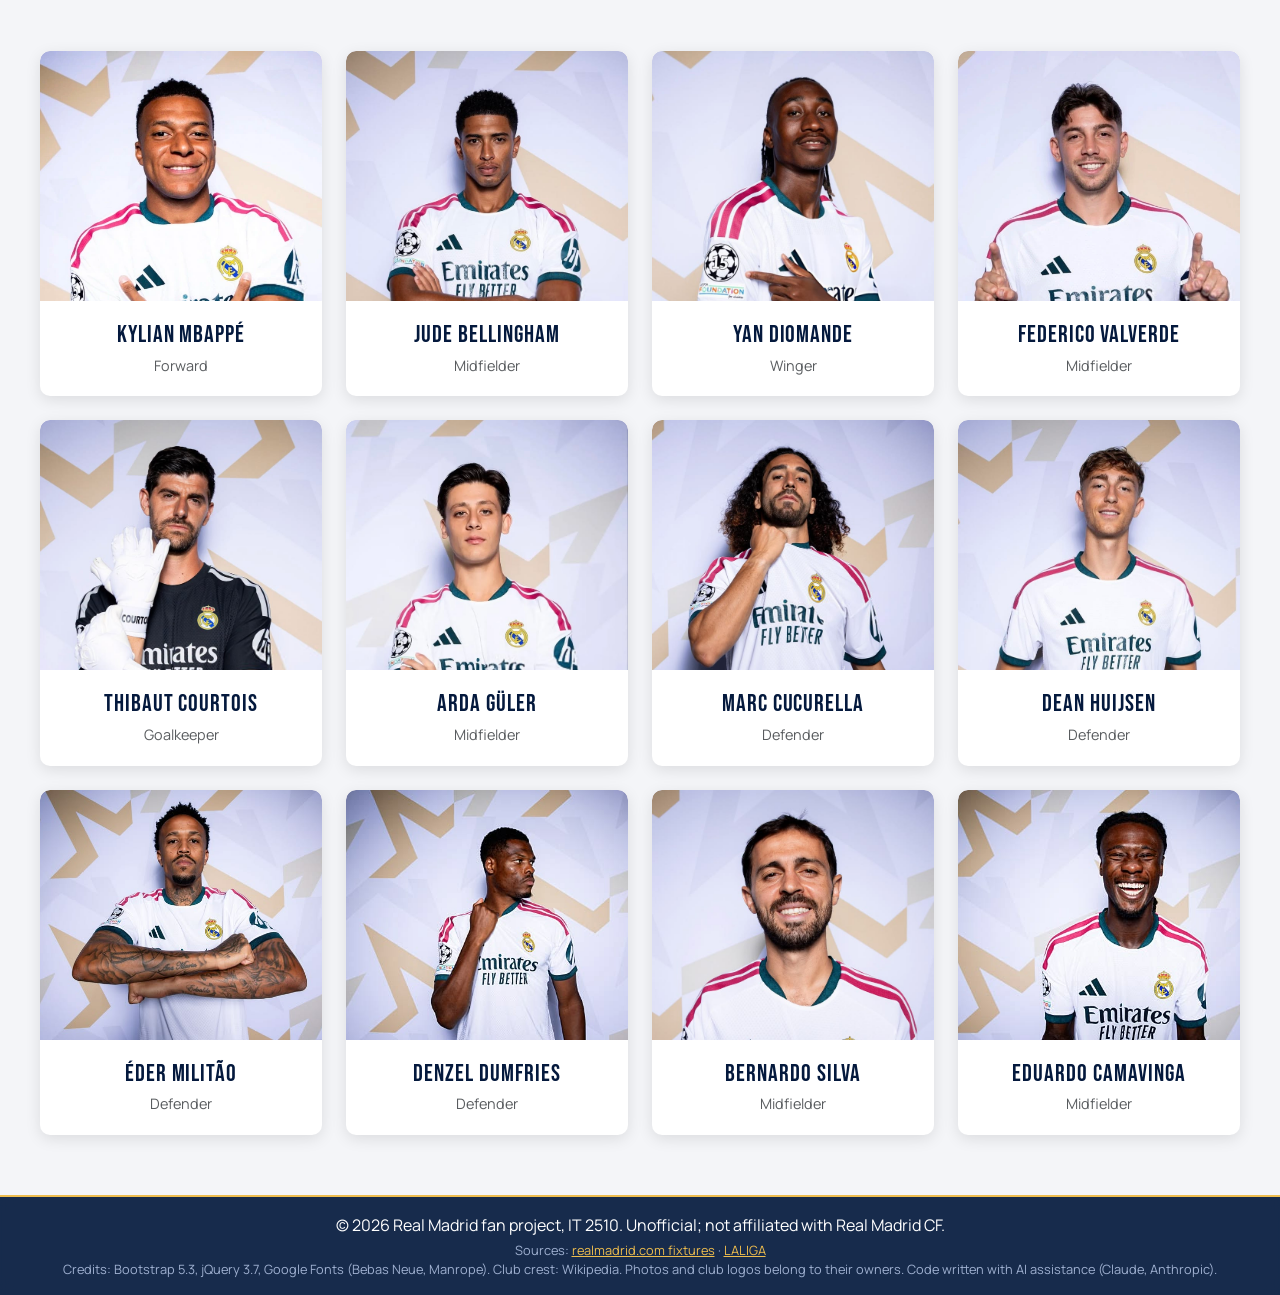
==== commit 6b6b815b: "Update last match details in index.html" ====
--- a/index.html
+++ b/index.html
@@ -57,7 +57,7 @@
                     <div class="col-12 col-md-7 text-center text-md-start">
                         <h1 class="hero-title">¡Hala<span>Madrid!</span></h1>
                         <p class="lead mt-3">Fifteen European Cups, 36 league titles, one white shirt. José Mourinho’s side is perfect in Europe so far this season.</p>
-                        <div class="last-match"><small class="text-warning">Last match</small><br><strong>AEK Athens 2 - 3 Real Madrid</strong> <small class="text-white-50">Champions League, Nov 4</small></div>
+                        <div class="last-match"><small class="text-warning">Last match</small><br><strong>Valencia 0 - 3 Real Madrid</strong> <small class="text-white-50">La Liga, Nov 8</small></div>
                         <p class="next-label">Next at the Bernabéu: Celta Vigo, Sat Nov 21, 21:00 (Madrid time)</p>
                         <div class="countdown" data-countdown="2026-11-21T21:00:00+01:00" aria-live="off"></div>
                         <a href="matches.html" class="btn btn-warning btn-lg">Book tickets</a>
--- a/css/theme.css
+++ b/css/theme.css
@@ -25,8 +25,8 @@
 .countdown div{min-width:78px;text-align:center;padding:.6rem .4rem;border:1px solid var(--line);border-radius:6px;background:rgba(255,255,255,.05)}
 .countdown b{display:block;font:400 2.4rem/1 'Bebas Neue',sans-serif;color:var(--gold)}
 .countdown small{color:#9fb0d0;font-size:.75rem}
-.next-label{color:#9fb0d0;font-size:.9rem;margin:0}
-.last-match{display:inline-block;border-left:4px solid var(--gold);padding:.4rem 1rem;background:rgba(255,255,255,.07);margin-bottom:1.5rem}
+.next-label {color: #e4eaf5;font-size: 1rem;margin: 0;font-weight: 600;text-shadow: 0 2px 4px rgba(0, 0, 0, 0.9), 0 0 10px rgba(4, 25, 61, 0.8);}
+.last-match {display: inline-block;border-left: 4px solid var(--gold);padding: .5rem 1.2rem;background: rgba(4, 25, 61, 0.8);backdrop-filter: blur(4px);margin-bottom: 1.5rem;border-radius: 0 8px 8px 0;box-shadow: 0 4px 15px rgba(0, 0, 0, 0.4);}
 .btn-warning{color:#04193d!important;font-weight:700;border-radius:4px;padding-inline:1.6rem}
 .btn-warning:hover{background:#fff!important}
 
